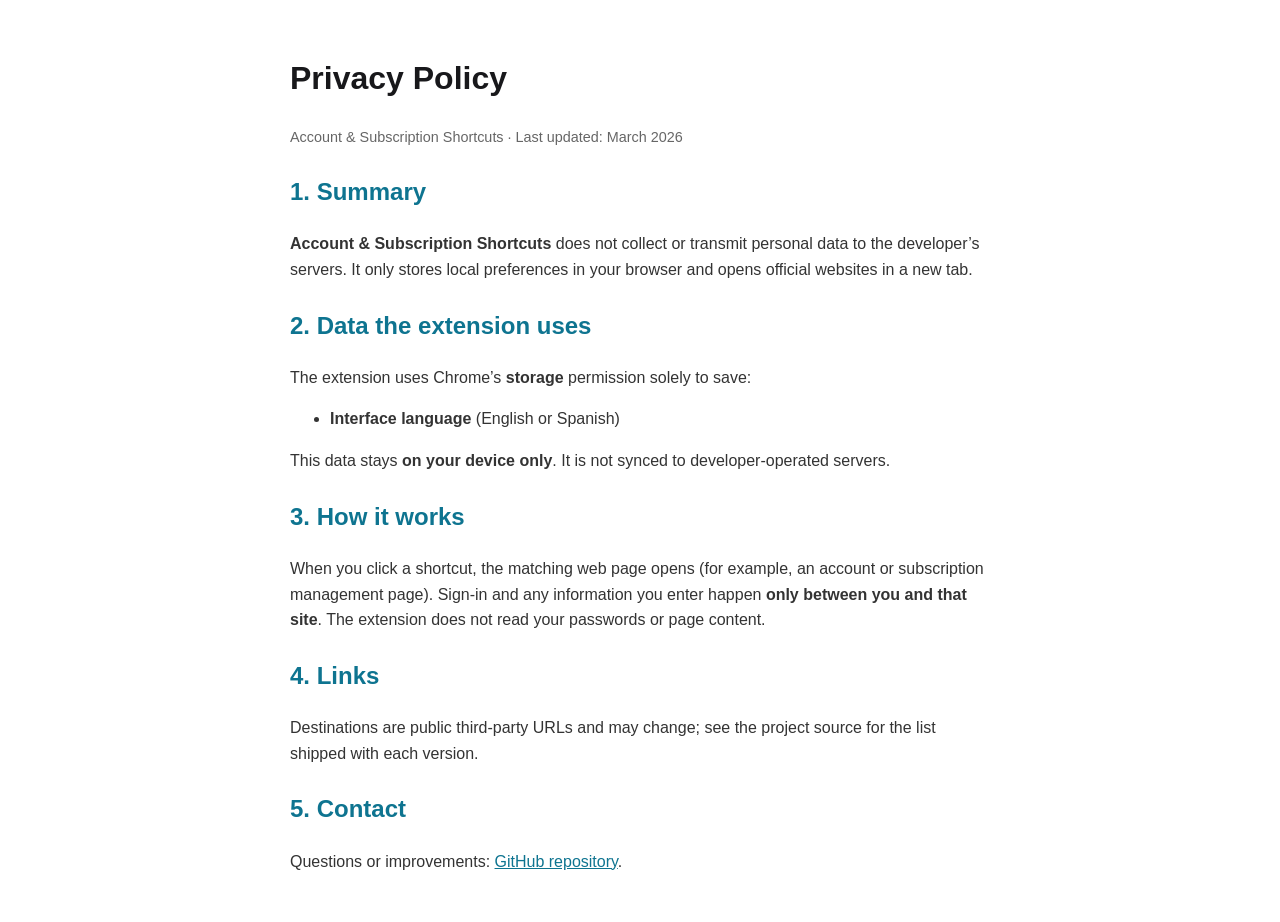
==== privacy-en.html @ 25d91776 "Initial release: MV3 extension, i18n, docs, Amazon US/ES shortcuts Made-with: Cursor" ====
<!DOCTYPE html>
<html lang="en">
<head>
  <meta charset="UTF-8">
  <meta name="viewport" content="width=device-width, initial-scale=1.0">
  <title>Privacy Policy — Account &amp; Subscription Shortcuts</title>
  <style>
    body { font-family: -apple-system, BlinkMacSystemFont, 'Segoe UI', Roboto, sans-serif; max-width: 700px; margin: 0 auto; padding: 2rem; line-height: 1.6; color: #333; }
    h1 { color: #18181b; }
    h2 { color: #0e7490; margin-top: 1.5rem; }
    .updated { color: #666; font-size: 0.9rem; }
    a { color: #0e7490; }
  </style>
</head>
<body>
  <h1>Privacy Policy</h1>
  <p class="updated">Account &amp; Subscription Shortcuts · Last updated: March 2026</p>

  <h2>1. Summary</h2>
  <p><strong>Account &amp; Subscription Shortcuts</strong> does not collect or transmit personal data to the developer’s servers. It only stores local preferences in your browser and opens official websites in a new tab.</p>

  <h2>2. Data the extension uses</h2>
  <p>The extension uses Chrome’s <strong>storage</strong> permission solely to save:</p>
  <ul>
    <li><strong>Interface language</strong> (English or Spanish)</li>
  </ul>
  <p>This data stays <strong>on your device only</strong>. It is not synced to developer-operated servers.</p>

  <h2>3. How it works</h2>
  <p>When you click a shortcut, the matching web page opens (for example, an account or subscription management page). Sign-in and any information you enter happen <strong>only between you and that site</strong>. The extension does not read your passwords or page content.</p>

  <h2>4. Links</h2>
  <p>Destinations are public third-party URLs and may change; see the project source for the list shipped with each version.</p>

  <h2>5. Contact</h2>
  <p>Questions or improvements: <a href="https://github.com/mapicallo/account-subscription-shortcuts">GitHub repository</a>.</p>
</body>
</html>
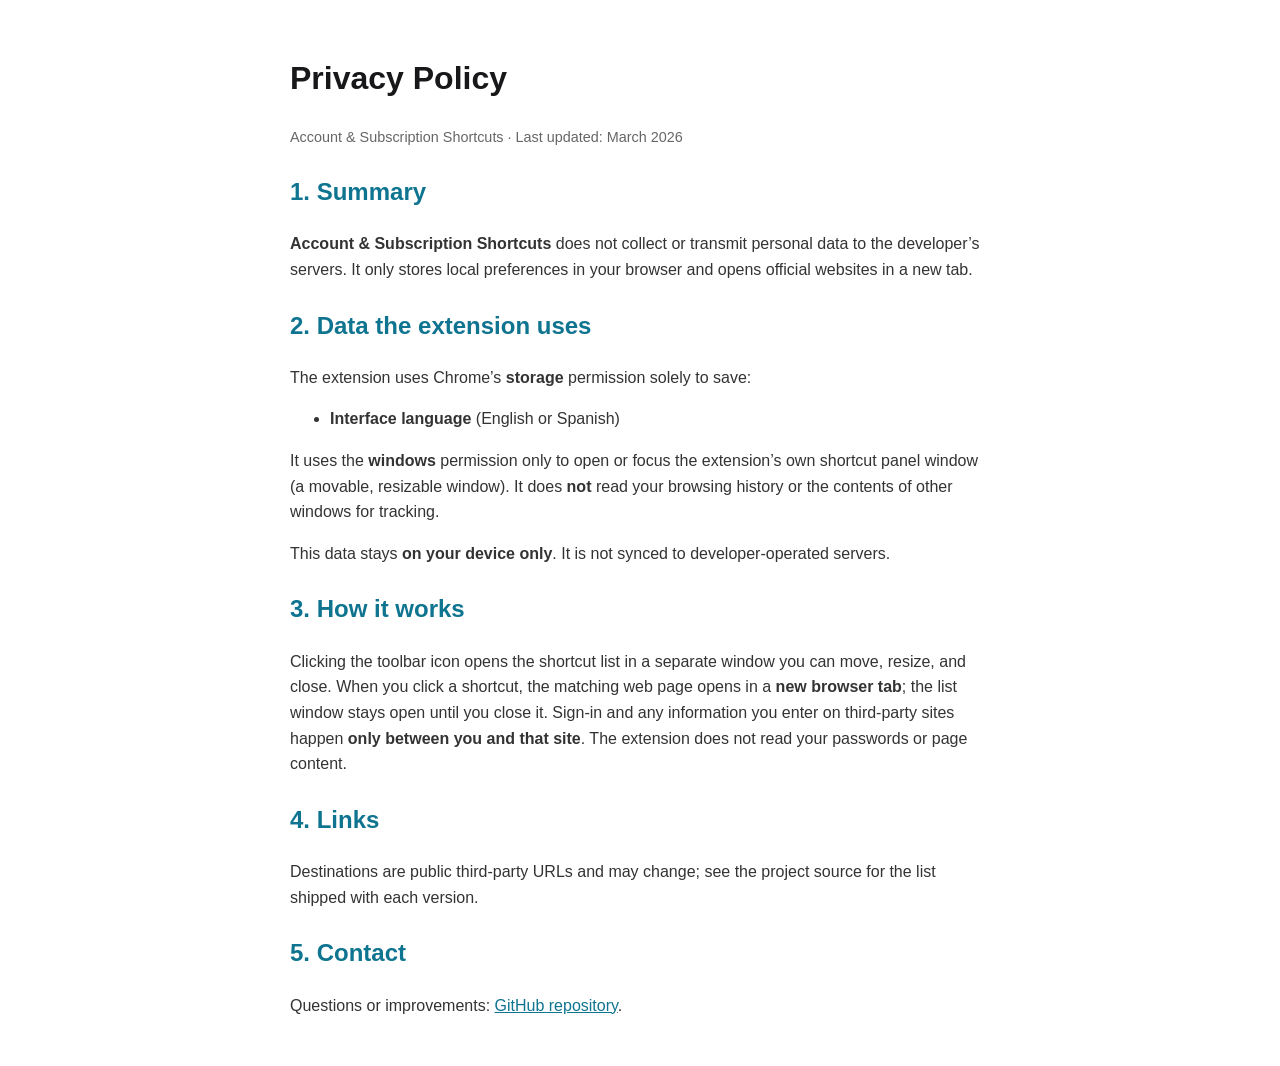
==== commit a591901f: "feat: movable panel window instead of toolbar popup (v0.2.0) Made-with: Cursor" ====
--- a/privacy-en.html
+++ b/privacy-en.html
@@ -24,10 +24,11 @@
   <ul>
     <li><strong>Interface language</strong> (English or Spanish)</li>
   </ul>
+  <p>It uses the <strong>windows</strong> permission only to open or focus the extension’s own shortcut panel window (a movable, resizable window). It does <strong>not</strong> read your browsing history or the contents of other windows for tracking.</p>
   <p>This data stays <strong>on your device only</strong>. It is not synced to developer-operated servers.</p>
 
   <h2>3. How it works</h2>
-  <p>When you click a shortcut, the matching web page opens (for example, an account or subscription management page). Sign-in and any information you enter happen <strong>only between you and that site</strong>. The extension does not read your passwords or page content.</p>
+  <p>Clicking the toolbar icon opens the shortcut list in a separate window you can move, resize, and close. When you click a shortcut, the matching web page opens in a <strong>new browser tab</strong>; the list window stays open until you close it. Sign-in and any information you enter on third-party sites happen <strong>only between you and that site</strong>. The extension does not read your passwords or page content.</p>
 
   <h2>4. Links</h2>
   <p>Destinations are public third-party URLs and may change; see the project source for the list shipped with each version.</p>
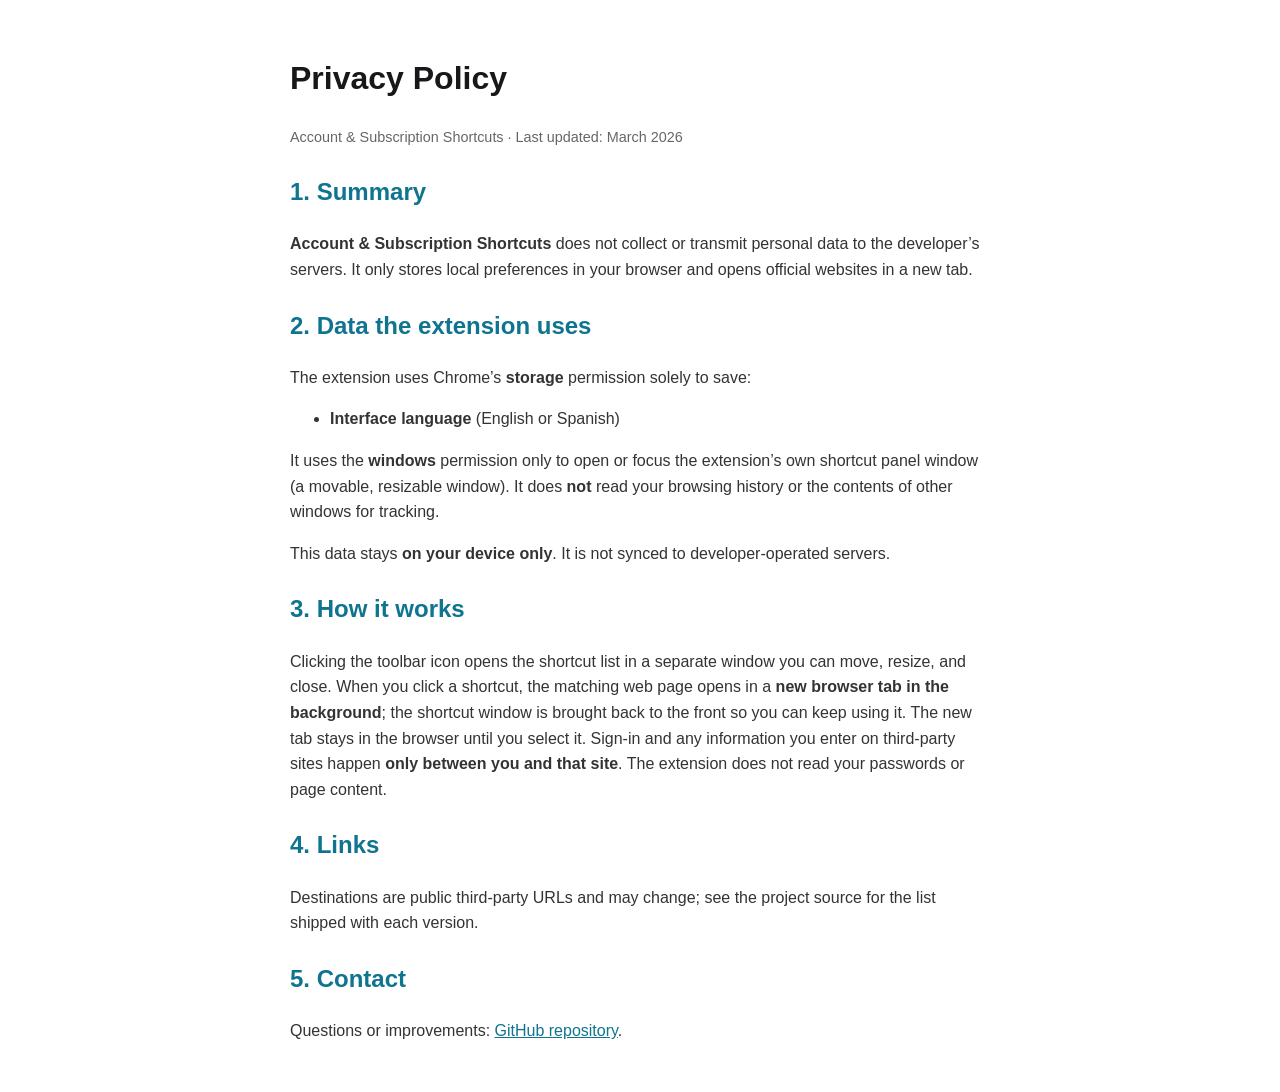
==== commit 1b7c5908: "fix(ux): keep panel focused; open shortcut tabs in background (v0.2.1) Made-with: Cursor" ====
--- a/privacy-en.html
+++ b/privacy-en.html
@@ -28,7 +28,7 @@
   <p>This data stays <strong>on your device only</strong>. It is not synced to developer-operated servers.</p>
 
   <h2>3. How it works</h2>
-  <p>Clicking the toolbar icon opens the shortcut list in a separate window you can move, resize, and close. When you click a shortcut, the matching web page opens in a <strong>new browser tab</strong>; the list window stays open until you close it. Sign-in and any information you enter on third-party sites happen <strong>only between you and that site</strong>. The extension does not read your passwords or page content.</p>
+  <p>Clicking the toolbar icon opens the shortcut list in a separate window you can move, resize, and close. When you click a shortcut, the matching web page opens in a <strong>new browser tab in the background</strong>; the shortcut window is brought back to the front so you can keep using it. The new tab stays in the browser until you select it. Sign-in and any information you enter on third-party sites happen <strong>only between you and that site</strong>. The extension does not read your passwords or page content.</p>
 
   <h2>4. Links</h2>
   <p>Destinations are public third-party URLs and may change; see the project source for the list shipped with each version.</p>
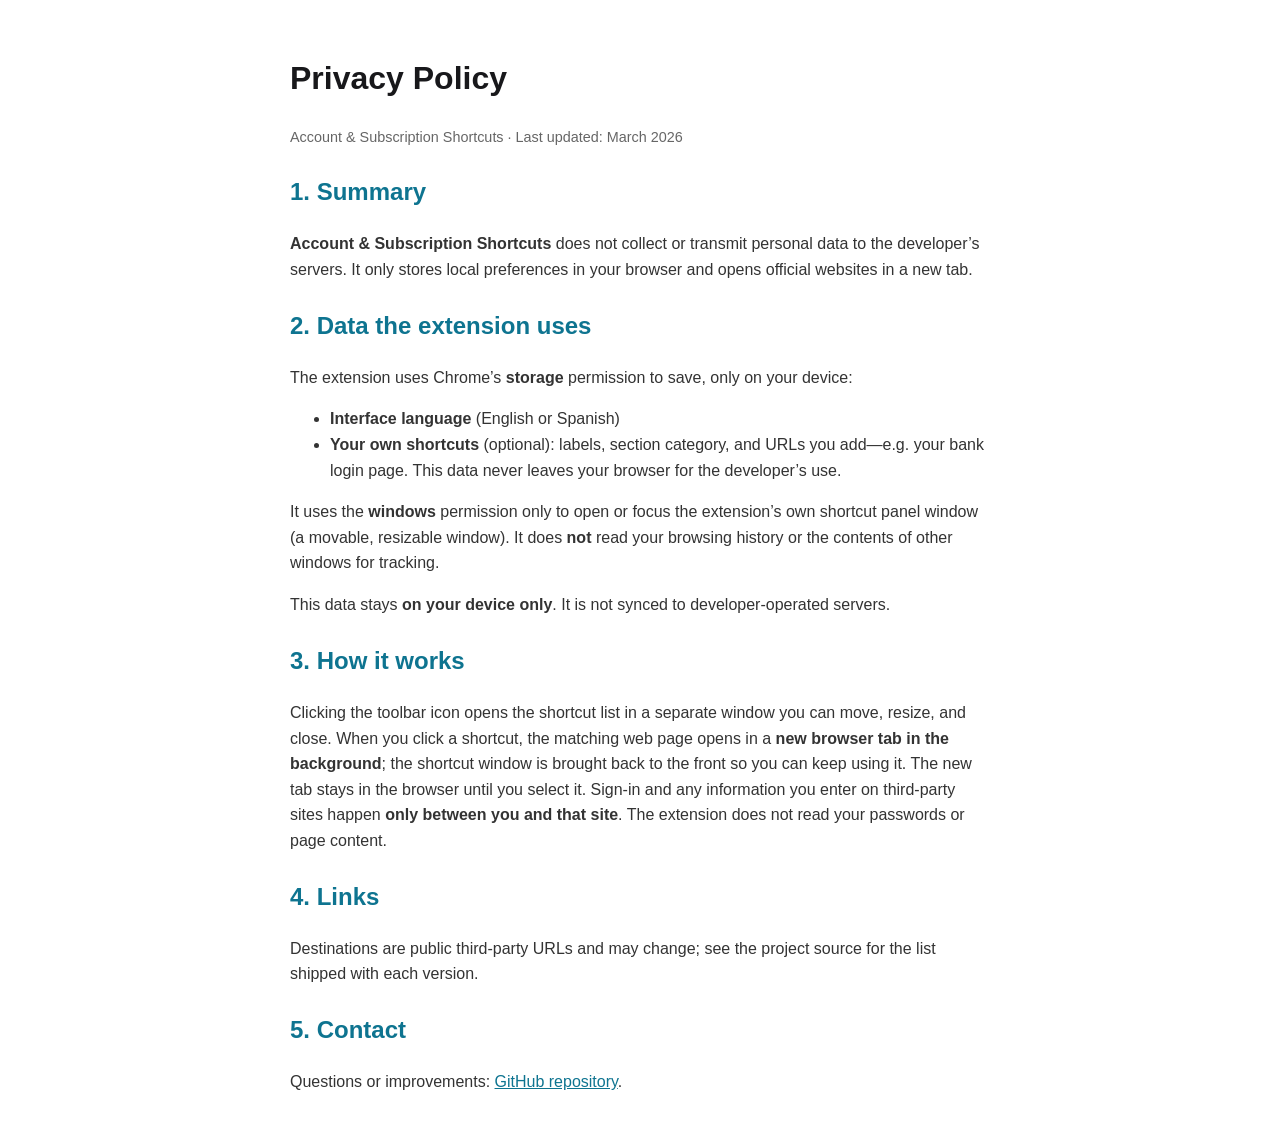
==== commit 8a59f345: "feat: user-defined shortcuts (add, edit, delete) stored locally (v0.3.0) Made-with: Cursor" ====
--- a/privacy-en.html
+++ b/privacy-en.html
@@ -20,9 +20,10 @@
   <p><strong>Account &amp; Subscription Shortcuts</strong> does not collect or transmit personal data to the developer’s servers. It only stores local preferences in your browser and opens official websites in a new tab.</p>
 
   <h2>2. Data the extension uses</h2>
-  <p>The extension uses Chrome’s <strong>storage</strong> permission solely to save:</p>
+  <p>The extension uses Chrome’s <strong>storage</strong> permission to save, only on your device:</p>
   <ul>
     <li><strong>Interface language</strong> (English or Spanish)</li>
+    <li><strong>Your own shortcuts</strong> (optional): labels, section category, and URLs you add—e.g. your bank login page. This data never leaves your browser for the developer’s use.</li>
   </ul>
   <p>It uses the <strong>windows</strong> permission only to open or focus the extension’s own shortcut panel window (a movable, resizable window). It does <strong>not</strong> read your browsing history or the contents of other windows for tracking.</p>
   <p>This data stays <strong>on your device only</strong>. It is not synced to developer-operated servers.</p>
